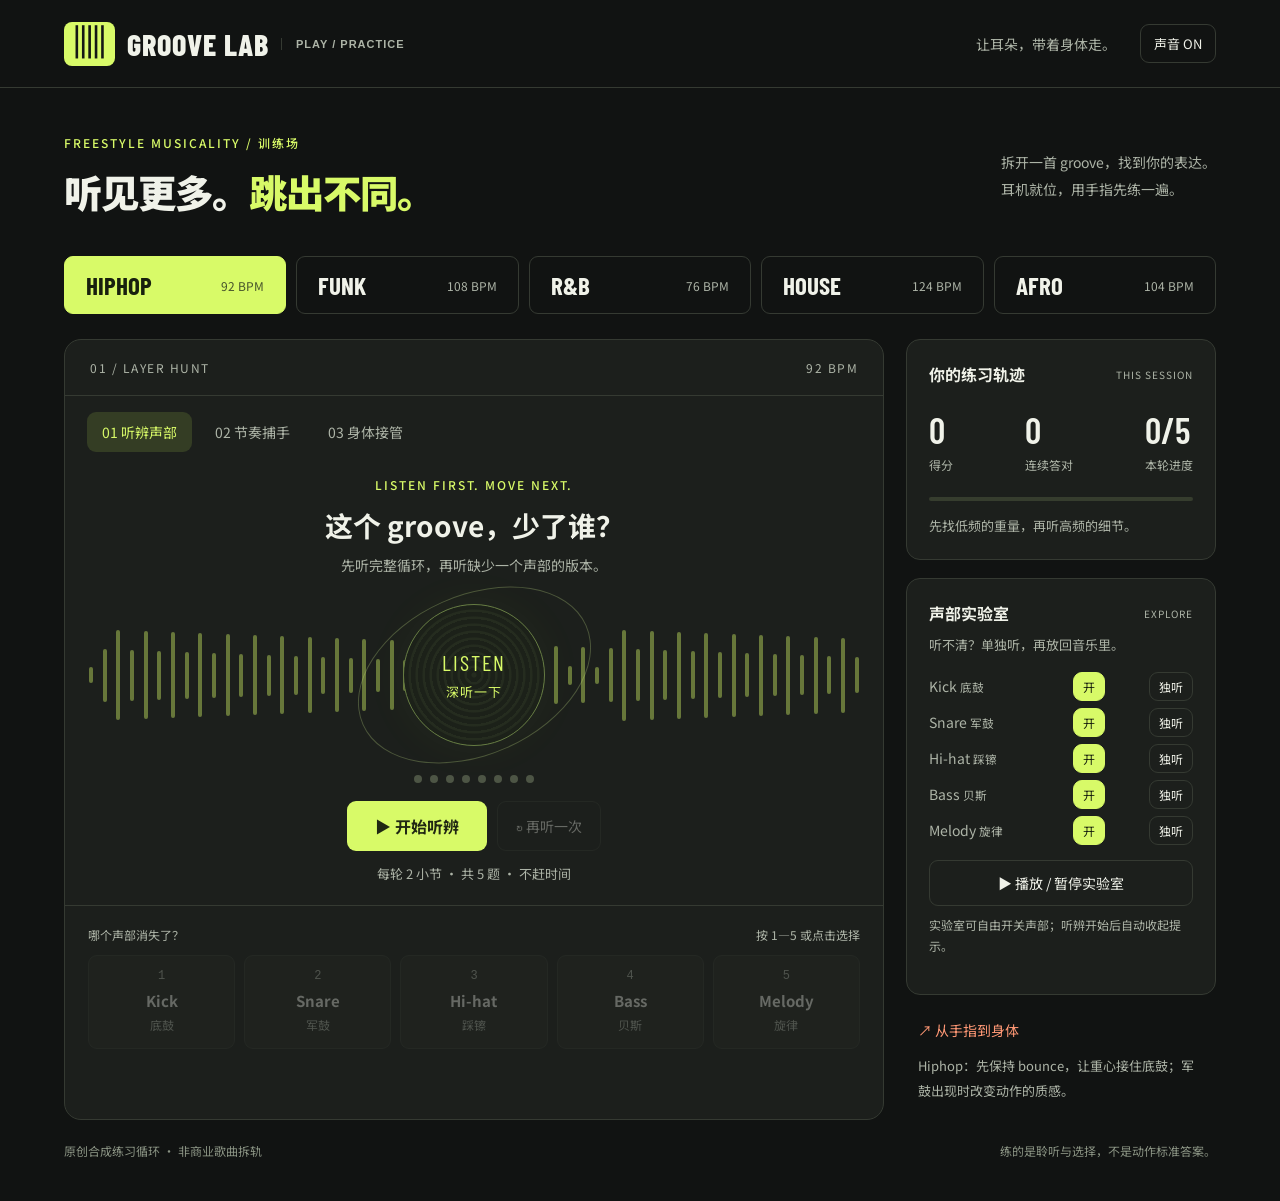
==== groovy lab/index.html @ 327212d3 "Add files via upload" ====
<!doctype html><html lang="zh-CN"><head><meta charset="UTF-8"><meta name="viewport" content="width=device-width,initial-scale=1"><title>Groove Lab · Freestyle 训练场</title><meta name="description" content="从听见到跳出来，五种风格的声部听辨与节奏训练。"><link rel="icon" href="data:image/svg+xml,%3Csvg xmlns='http://www.w3.org/2000/svg' viewBox='0 0 32 32'%3E%3Crect width='32' height='32' rx='8' fill='%23d8fa68'/%3E%3Cpath d='M8 20V12M16 25V7M24 20V12' stroke='%23141414' stroke-width='4'/%3E%3C/svg%3E"><link rel="stylesheet" href="style.css"></head><body>
<header><a class="brand" href="./"><span class="logo">▥</span> GROOVE LAB<span class="beta">PLAY / PRACTICE</span></a><span class="header-note">让耳朵，带着身体走。</span><button id="sound" class="quiet" aria-label="静音切换">声音 ON</button></header>
<main><div class="intro"><div><p class="eyebrow">FREESTYLE MUSICALITY / 训练场</p><h1>听见更多。<span>跳出不同。</span></h1></div><p>拆开一首 groove，找到你的表达。<br>耳机就位，用手指先练一遍。</p></div>
<div class="styles" aria-label="音乐风格"></div>
<div class="workspace"><section class="stage"><div class="stage-top"><span id="session-label">01 / LAYER HUNT</span><span id="tempo">92 BPM</span></div><div class="mode-tabs" role="group" aria-label="训练模式"><button class="active" data-mode="hunt">01 听辨声部</button><button data-mode="tap">02 节奏捕手</button><button data-mode="free">03 身体接管</button></div>
<div class="center"><p class="eyebrow" id="round-label">LISTEN FIRST. MOVE NEXT.</p><h2 id="task-title">这个 groove，少了谁？</h2><p id="task-desc">先听完整循环，再听缺少一个声部的版本。</p><div class="visual" aria-hidden="true"><div class="orbit"></div><div class="disc"><span id="disc-label">LISTEN<br><b>深听一下</b></span></div><div class="bars"></div></div><div class="beats" aria-hidden="true"></div><div class="transport"><button id="start" class="primary">▶ 开始听辨</button><button id="replay" class="secondary" disabled>↻ 再听一次</button></div><p id="status" role="status" aria-live="polite">每轮 2 小节 · 共 5 题 · 不赶时间</p></div>
<div id="answer-area"><div class="answer-head"><span>哪个声部消失了？</span><span>按 1—5 或点击选择</span></div><div class="answers"></div></div><div id="tap-area" hidden><button id="tap-pad">TAP<span>空格 / 点击 / 触屏</span></button><p class="hint">只跟底鼓 Kick。漏拍和多按都会计入结果。</p><label class="latency">设备延迟补偿 <input id="latency" type="range" min="0" max="250" step="10" value="0"><output id="latency-value">0 ms</output></label></div><div id="free-area" hidden><div class="prompt-card"><span>本轮身体任务</span><h3 id="move-prompt">用重心回应底鼓，用肩膀回应军鼓。</h3><p>连续跳 4 个八拍；可以只做一个动作，改变大小、速度与质感。</p></div></div>
</section><aside><section class="side-card"><div class="card-heading"><h3>你的练习轨迹</h3><span>THIS SESSION</span></div><div class="stats"><div><strong id="score">0</strong><span>得分</span></div><div><strong id="streak">0</strong><span>连续答对</span></div><div><strong id="progress">0/5</strong><span>本轮进度</span></div></div><div class="progress-track"><i id="progress-bar"></i></div><p id="coach">先找低频的重量，再听高频的细节。</p></section>
<section class="side-card mixer"><div class="card-heading"><h3>声部实验室</h3><span>EXPLORE</span></div><p>听不清？单独听，再放回音乐里。</p><div id="mixer"></div><button id="lab-play" class="secondary wide">▶ 播放 / 暂停实验室</button><p class="hint">实验室可自由开关声部；听辨开始后自动收起提示。</p></section><section class="tip"><span>↗ 从手指到身体</span><p id="style-tip">Hiphop：先保持 bounce，让重心接住底鼓；军鼓出现时改变动作的质感。</p></section></aside></div><footer><span>原创合成练习循环 · 非商业歌曲拆轨</span><span>练的是聆听与选择，不是动作标准答案。</span></footer></main><script src="app.js"></script></body></html>
---- groovy lab/style.css ----
@import url('https://fonts.googleapis.com/css2?family=Barlow+Condensed:wght@600;700;800&family=Noto+Sans+SC:wght@400;500;700;900&display=swap');
:root{--bg:#111312;--panel:#1c1f1c;--line:#353a32;--text:#f0f2e9;--muted:#adb4a7;--lime:#d8fa68;--orange:#ff9875}*{box-sizing:border-box}body{margin:0;background:var(--bg);color:var(--text);font-family:'Noto Sans SC',sans-serif;font-size:16px}button,a,input{-webkit-tap-highlight-color:transparent}button{font:inherit;cursor:pointer;color:inherit;border:1px solid var(--line);background:none;border-radius:9px;transition:background .16s,transform .16s}button:hover:not(:disabled){background:#343b2e;transform:translateY(-1px)}button:focus-visible,a:focus-visible,input:focus-visible{outline:3px solid var(--orange);outline-offset:4px}button:disabled{opacity:.35;cursor:default}button.active{background:var(--lime);color:#18200e;border-color:var(--lime)}header{height:88px;border-bottom:1px solid var(--line);display:flex;align-items:center;gap:24px;padding:0 5vw}.brand{display:flex;align-items:center;gap:12px;color:var(--text);text-decoration:none;font-family:'Barlow Condensed',sans-serif;font-size:30px;font-weight:800;letter-spacing:1px}.logo{background:var(--lime);color:#141714;border-radius:8px;padding:0 9px;font-size:32px}.beta{font-family:sans-serif;font-size:11px;color:var(--muted);border-left:1px solid var(--line);padding-left:14px;letter-spacing:1px}.header-note{margin-left:auto;color:var(--muted);font-size:14px}.quiet{padding:9px 13px;font-size:13px}main{max-width:1440px;margin:auto;padding:34px 5vw 20px}.intro{display:flex;justify-content:space-between;align-items:center;margin-bottom:27px}.eyebrow{font-size:12px;letter-spacing:2px;color:var(--lime);font-weight:500}h1{font-size:clamp(28px,3vw,43px);margin:10px 0;font-weight:900;letter-spacing:-1px}h1 span{color:var(--lime)}.intro>p{font-size:14px;line-height:1.9;color:var(--muted)}.styles{display:flex;gap:10px;margin-bottom:25px}.style{padding:13px 21px;text-align:left;flex:1;display:flex;justify-content:space-between;align-items:center}.style b{font-family:'Barlow Condensed',sans-serif;font-size:25px}.style small{font-size:12px;color:var(--muted)}.style.active small{color:#47532c}.workspace{display:grid;grid-template-columns:minmax(0,1fr) 310px;gap:22px}.stage{background:var(--panel);border:1px solid var(--line);border-radius:17px;overflow:hidden}.stage-top{display:flex;justify-content:space-between;padding:19px 25px;border-bottom:1px solid var(--line);font-size:12px;letter-spacing:1.5px;color:var(--muted)}.mode-tabs{display:flex;padding:16px 22px 0;gap:8px}.mode-tabs button{border:0;padding:10px 15px;font-size:14px;color:var(--muted)}.mode-tabs button.active{background:#343d24;color:var(--lime)}.center{text-align:center;padding:12px 24px 17px}h2{font-size:28px;margin:8px 0 10px}#task-desc{font-size:14px;color:var(--muted);margin:0}.visual{height:200px;position:relative;display:flex;align-items:center;justify-content:center;overflow:hidden}.orbit{width:245px;height:160px;border:1px solid #4b553a;border-radius:50%;position:absolute;transform:rotate(-24deg)}.disc{z-index:2;width:142px;height:142px;border:1px solid #667c43;border-radius:50%;display:grid;place-items:center;background:repeating-radial-gradient(circle,#252c1f 0 2px,#1c2119 3px 7px);box-shadow:0 0 50px #b7f54a0c}.disc span{font-family:'Barlow Condensed',sans-serif;font-size:22px;color:var(--lime);letter-spacing:2px}.disc b{font-family:'Noto Sans SC',sans-serif;font-size:13px;letter-spacing:1px;font-weight:400}.bars{position:absolute;inset:55px 0;display:flex;align-items:center;justify-content:space-between;gap:5px;opacity:.4}.bars i{flex:1;background:var(--lime);height:var(--h);border-radius:5px;max-width:4px}.playing .bars i{animation:pulse .5s alternate infinite;animation-delay:var(--d)}@keyframes pulse{to{height:12px;opacity:.25}}.beats{display:flex;gap:8px;justify-content:center;margin:0 0 18px}.beats i{width:8px;height:8px;border-radius:50%;background:#4d5545}.beats i.lit{background:var(--lime);box-shadow:0 0 12px #d8fa6866}.transport{display:flex;justify-content:center;gap:10px}.primary{background:var(--lime);color:#202713;border:0;padding:13px 28px;font-weight:700}.primary:hover:not(:disabled){background:#e4ff94}.secondary{padding:12px 18px;font-size:14px}#status{font-size:13px;color:var(--muted);min-height:24px;margin-bottom:0}.answer-head{display:flex;justify-content:space-between;color:var(--muted);font-size:12px;margin-bottom:12px}#answer-area,#tap-area,#free-area{padding:20px 23px;border-top:1px solid var(--line)}.answers{display:grid;grid-template-columns:repeat(5,1fr);gap:9px}.answer{padding:13px 4px;background:#252924}.answer kbd{display:block;margin-bottom:7px;font-size:12px;color:var(--muted)}.answer b{display:block;font-size:15px}.answer small{font-size:12px;color:var(--muted)}.answer.correct{border-color:var(--lime);background:#3b4a25}.answer.wrong{border-color:var(--orange);background:#51382f}aside{display:flex;flex-direction:column;gap:18px}.side-card{padding:22px;background:var(--panel);border:1px solid var(--line);border-radius:14px}.card-heading{display:flex;align-items:center;justify-content:space-between}.card-heading h3{margin:0;font-size:16px}.card-heading>span{font-size:10px;letter-spacing:1px;color:var(--muted)}.stats{display:flex;justify-content:space-between;margin:22px 0}.stats strong{display:block;font-family:'Barlow Condensed',sans-serif;font-size:36px;font-weight:600}.stats span{font-size:12px;color:var(--muted)}.progress-track{height:4px;background:#363d2e;border-radius:8px;overflow:hidden}.progress-track i{display:block;height:100%;width:0;background:var(--lime);transition:width .3s}#coach,.mixer>p{font-size:13px;line-height:1.8;color:var(--muted);margin-bottom:0}.mixer>p{margin:8px 0 15px}#mixer{display:flex;flex-direction:column;gap:7px;margin-bottom:15px}.mix-row{display:flex;align-items:center;justify-content:space-between;font-size:14px}.mix-row>span{color:var(--muted);min-width:100px}.mix-row button{padding:5px 9px;font-size:12px}.wide{width:100%}.hint{font-size:12px!important;line-height:1.7;color:var(--muted)}.tip{padding:4px 12px}.tip>span{color:var(--orange);font-size:14px}.tip p{color:var(--muted);font-size:13px;line-height:1.9}.prompt-card{background:#2c3421;padding:16px;border-radius:10px}.prompt-card span{font-size:12px;color:var(--lime)}.prompt-card h3{font-size:20px}.prompt-card p{font-size:14px;color:var(--muted)}#tap-pad{width:100%;background:var(--lime);color:#17200d;font-family:'Barlow Condensed',sans-serif;font-size:40px;font-weight:700;touch-action:manipulation;padding:12px}#tap-pad span{display:block;font-family:'Noto Sans SC',sans-serif;font-size:12px;font-weight:400}#tap-pad.hit{background:var(--orange);transform:scale(.985)}.latency{display:flex;align-items:center;gap:9px;font-size:12px;color:var(--muted)}.latency input{width:100px;accent-color:var(--lime)}footer{display:flex;justify-content:space-between;margin:22px 0;color:#8a9383;font-size:12px}[hidden]{display:none!important}@media(max-width:1000px){.workspace{grid-template-columns:minmax(0,1fr) 270px}.style{padding:12px}.style small{display:none}.beta{display:none}.mode-tabs button{padding:10px}}@media(max-width:760px){header{height:70px;padding:0 20px}.header-note{display:none}#sound{margin-left:auto}.brand{font-size:25px}main{padding:24px 16px}.intro{display:block;margin-bottom:20px}.intro>p{display:none}h1{font-size:30px}.styles{gap:6px}.style{padding:10px 5px;justify-content:center}.style b{font-size:21px}.workspace{grid-template-columns:1fr}.mode-tabs{padding:13px 10px 0;justify-content:center}.mode-tabs button{font-size:13px;padding:9px}.stage-top{padding:16px}.center{padding:12px}.visual{height:180px}h2{font-size:24px}.answers{gap:5px}#answer-area{padding:17px 12px}.answer b{font-size:13px}.answer-head{font-size:11px}.answer small{font-size:11px}aside{display:grid;grid-template-columns:1fr}.side-card{padding:19px}.stats{justify-content:space-around}.tip{padding:4px 6px}footer{display:block;line-height:2}footer span{display:block}}@media(prefers-reduced-motion:reduce){*{animation:none!important;transition:none!important}}
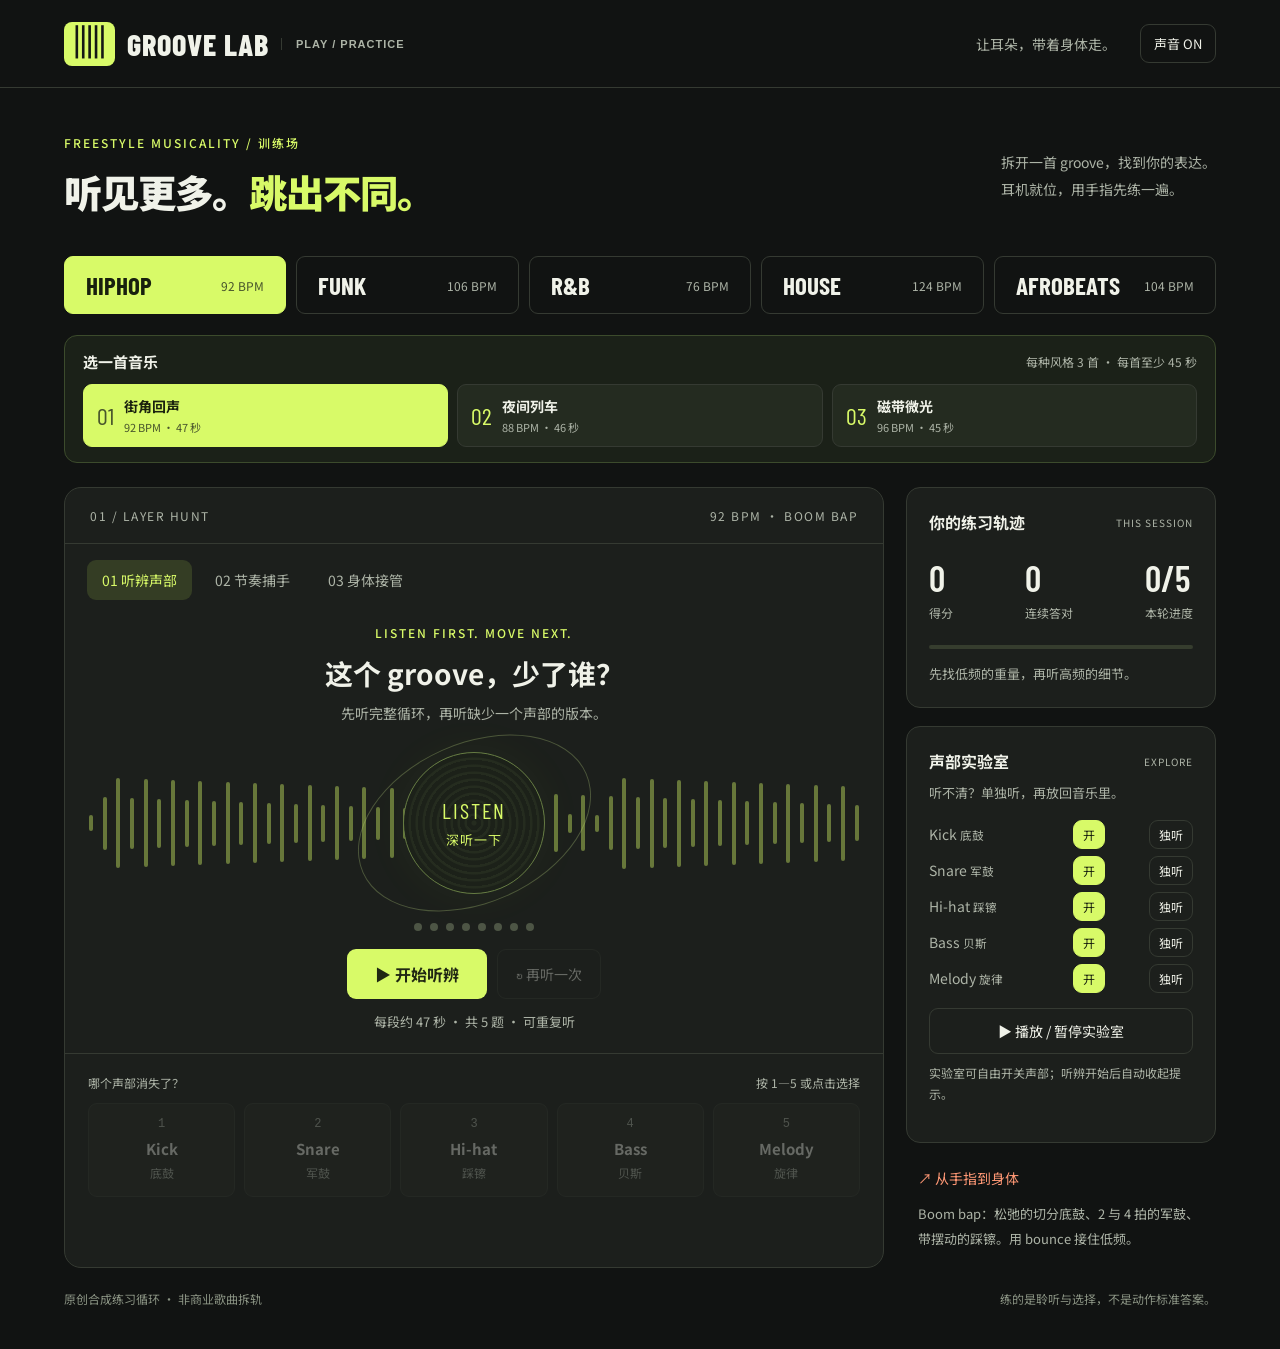
==== commit 85c67ac4: "Add files via upload" ====
--- a/groovy lab/index.html
+++ b/groovy lab/index.html
@@ -2,8 +2,9 @@
 <header><a class="brand" href="./"><span class="logo">▥</span> GROOVE LAB<span class="beta">PLAY / PRACTICE</span></a><span class="header-note">让耳朵，带着身体走。</span><button id="sound" class="quiet" aria-label="静音切换">声音 ON</button></header>
 <main><div class="intro"><div><p class="eyebrow">FREESTYLE MUSICALITY / 训练场</p><h1>听见更多。<span>跳出不同。</span></h1></div><p>拆开一首 groove，找到你的表达。<br>耳机就位，用手指先练一遍。</p></div>
 <div class="styles" aria-label="音乐风格"></div>
-<div class="workspace"><section class="stage"><div class="stage-top"><span id="session-label">01 / LAYER HUNT</span><span id="tempo">92 BPM</span></div><div class="mode-tabs" role="group" aria-label="训练模式"><button class="active" data-mode="hunt">01 听辨声部</button><button data-mode="tap">02 节奏捕手</button><button data-mode="free">03 身体接管</button></div>
-<div class="center"><p class="eyebrow" id="round-label">LISTEN FIRST. MOVE NEXT.</p><h2 id="task-title">这个 groove，少了谁？</h2><p id="task-desc">先听完整循环，再听缺少一个声部的版本。</p><div class="visual" aria-hidden="true"><div class="orbit"></div><div class="disc"><span id="disc-label">LISTEN<br><b>深听一下</b></span></div><div class="bars"></div></div><div class="beats" aria-hidden="true"></div><div class="transport"><button id="start" class="primary">▶ 开始听辨</button><button id="replay" class="secondary" disabled>↻ 再听一次</button></div><p id="status" role="status" aria-live="polite">每轮 2 小节 · 共 5 题 · 不赶时间</p></div>
-<div id="answer-area"><div class="answer-head"><span>哪个声部消失了？</span><span>按 1—5 或点击选择</span></div><div class="answers"></div></div><div id="tap-area" hidden><button id="tap-pad">TAP<span>空格 / 点击 / 触屏</span></button><p class="hint">只跟底鼓 Kick。漏拍和多按都会计入结果。</p><label class="latency">设备延迟补偿 <input id="latency" type="range" min="0" max="250" step="10" value="0"><output id="latency-value">0 ms</output></label></div><div id="free-area" hidden><div class="prompt-card"><span>本轮身体任务</span><h3 id="move-prompt">用重心回应底鼓，用肩膀回应军鼓。</h3><p>连续跳 4 个八拍；可以只做一个动作，改变大小、速度与质感。</p></div></div>
+<div class="track-picker"><div class="track-heading"><span>选一首音乐</span><small>每种风格 3 首 · 每首至少 45 秒</small></div><div id="track-list" class="track-list" aria-label="音乐曲目"></div></div>
+<div class="workspace"><section class="stage"><div class="stage-top"><span id="session-label">01 / LAYER HUNT</span><span id="tempo">92 BPM · BOOM BAP</span></div><div class="mode-tabs" role="group" aria-label="训练模式"><button class="active" data-mode="hunt">01 听辨声部</button><button data-mode="tap">02 节奏捕手</button><button data-mode="free">03 身体接管</button></div>
+<div class="center"><p class="eyebrow" id="round-label">LISTEN FIRST. MOVE NEXT.</p><h2 id="task-title">这个 groove，少了谁？</h2><p id="task-desc">先听完整循环，再听缺少一个声部的版本。</p><div class="visual" aria-hidden="true"><div class="orbit"></div><div class="disc"><span id="disc-label">LISTEN<br><b>深听一下</b></span></div><div class="bars"></div></div><div class="beats" aria-hidden="true"></div><div class="transport"><button id="start" class="primary">▶ 开始听辨</button><button id="replay" class="secondary" disabled>↻ 再听一次</button></div><p id="status" role="status" aria-live="polite">每段至少 45 秒 · 共 5 题 · 可重复听</p></div>
+<div id="answer-area"><div class="answer-head"><span>哪个声部消失了？</span><span>按 1—5 或点击选择</span></div><div class="answers"></div></div><div id="tap-area" hidden><button id="tap-pad">TAP<span>空格 / 点击 / 触屏</span></button><p class="hint">只跟底鼓 Kick。漏拍和多按都会计入结果。</p><label class="latency">设备延迟补偿 <input id="latency" type="range" min="0" max="250" step="10" value="0"><output id="latency-value">0 ms</output></label></div><div id="free-area" hidden><div class="prompt-card"><span>本轮身体任务</span><h3 id="move-prompt">用重心回应底鼓，用肩膀回应军鼓。</h3><p>随整首音乐练习；可以只做一个动作，改变大小、速度与质感。</p></div></div>
 </section><aside><section class="side-card"><div class="card-heading"><h3>你的练习轨迹</h3><span>THIS SESSION</span></div><div class="stats"><div><strong id="score">0</strong><span>得分</span></div><div><strong id="streak">0</strong><span>连续答对</span></div><div><strong id="progress">0/5</strong><span>本轮进度</span></div></div><div class="progress-track"><i id="progress-bar"></i></div><p id="coach">先找低频的重量，再听高频的细节。</p></section>
 <section class="side-card mixer"><div class="card-heading"><h3>声部实验室</h3><span>EXPLORE</span></div><p>听不清？单独听，再放回音乐里。</p><div id="mixer"></div><button id="lab-play" class="secondary wide">▶ 播放 / 暂停实验室</button><p class="hint">实验室可自由开关声部；听辨开始后自动收起提示。</p></section><section class="tip"><span>↗ 从手指到身体</span><p id="style-tip">Hiphop：先保持 bounce，让重心接住底鼓；军鼓出现时改变动作的质感。</p></section></aside></div><footer><span>原创合成练习循环 · 非商业歌曲拆轨</span><span>练的是聆听与选择，不是动作标准答案。</span></footer></main><script src="app.js"></script></body></html>
--- a/groovy lab/style.css
+++ b/groovy lab/style.css
@@ -1,2 +1,4 @@
 @import url('https://fonts.googleapis.com/css2?family=Barlow+Condensed:wght@600;700;800&family=Noto+Sans+SC:wght@400;500;700;900&display=swap');
 :root{--bg:#111312;--panel:#1c1f1c;--line:#353a32;--text:#f0f2e9;--muted:#adb4a7;--lime:#d8fa68;--orange:#ff9875}*{box-sizing:border-box}body{margin:0;background:var(--bg);color:var(--text);font-family:'Noto Sans SC',sans-serif;font-size:16px}button,a,input{-webkit-tap-highlight-color:transparent}button{font:inherit;cursor:pointer;color:inherit;border:1px solid var(--line);background:none;border-radius:9px;transition:background .16s,transform .16s}button:hover:not(:disabled){background:#343b2e;transform:translateY(-1px)}button:focus-visible,a:focus-visible,input:focus-visible{outline:3px solid var(--orange);outline-offset:4px}button:disabled{opacity:.35;cursor:default}button.active{background:var(--lime);color:#18200e;border-color:var(--lime)}header{height:88px;border-bottom:1px solid var(--line);display:flex;align-items:center;gap:24px;padding:0 5vw}.brand{display:flex;align-items:center;gap:12px;color:var(--text);text-decoration:none;font-family:'Barlow Condensed',sans-serif;font-size:30px;font-weight:800;letter-spacing:1px}.logo{background:var(--lime);color:#141714;border-radius:8px;padding:0 9px;font-size:32px}.beta{font-family:sans-serif;font-size:11px;color:var(--muted);border-left:1px solid var(--line);padding-left:14px;letter-spacing:1px}.header-note{margin-left:auto;color:var(--muted);font-size:14px}.quiet{padding:9px 13px;font-size:13px}main{max-width:1440px;margin:auto;padding:34px 5vw 20px}.intro{display:flex;justify-content:space-between;align-items:center;margin-bottom:27px}.eyebrow{font-size:12px;letter-spacing:2px;color:var(--lime);font-weight:500}h1{font-size:clamp(28px,3vw,43px);margin:10px 0;font-weight:900;letter-spacing:-1px}h1 span{color:var(--lime)}.intro>p{font-size:14px;line-height:1.9;color:var(--muted)}.styles{display:flex;gap:10px;margin-bottom:25px}.style{padding:13px 21px;text-align:left;flex:1;display:flex;justify-content:space-between;align-items:center}.style b{font-family:'Barlow Condensed',sans-serif;font-size:25px}.style small{font-size:12px;color:var(--muted)}.style.active small{color:#47532c}.workspace{display:grid;grid-template-columns:minmax(0,1fr) 310px;gap:22px}.stage{background:var(--panel);border:1px solid var(--line);border-radius:17px;overflow:hidden}.stage-top{display:flex;justify-content:space-between;padding:19px 25px;border-bottom:1px solid var(--line);font-size:12px;letter-spacing:1.5px;color:var(--muted)}.mode-tabs{display:flex;padding:16px 22px 0;gap:8px}.mode-tabs button{border:0;padding:10px 15px;font-size:14px;color:var(--muted)}.mode-tabs button.active{background:#343d24;color:var(--lime)}.center{text-align:center;padding:12px 24px 17px}h2{font-size:28px;margin:8px 0 10px}#task-desc{font-size:14px;color:var(--muted);margin:0}.visual{height:200px;position:relative;display:flex;align-items:center;justify-content:center;overflow:hidden}.orbit{width:245px;height:160px;border:1px solid #4b553a;border-radius:50%;position:absolute;transform:rotate(-24deg)}.disc{z-index:2;width:142px;height:142px;border:1px solid #667c43;border-radius:50%;display:grid;place-items:center;background:repeating-radial-gradient(circle,#252c1f 0 2px,#1c2119 3px 7px);box-shadow:0 0 50px #b7f54a0c}.disc span{font-family:'Barlow Condensed',sans-serif;font-size:22px;color:var(--lime);letter-spacing:2px}.disc b{font-family:'Noto Sans SC',sans-serif;font-size:13px;letter-spacing:1px;font-weight:400}.bars{position:absolute;inset:55px 0;display:flex;align-items:center;justify-content:space-between;gap:5px;opacity:.4}.bars i{flex:1;background:var(--lime);height:var(--h);border-radius:5px;max-width:4px}.playing .bars i{animation:pulse .5s alternate infinite;animation-delay:var(--d)}@keyframes pulse{to{height:12px;opacity:.25}}.beats{display:flex;gap:8px;justify-content:center;margin:0 0 18px}.beats i{width:8px;height:8px;border-radius:50%;background:#4d5545}.beats i.lit{background:var(--lime);box-shadow:0 0 12px #d8fa6866}.transport{display:flex;justify-content:center;gap:10px}.primary{background:var(--lime);color:#202713;border:0;padding:13px 28px;font-weight:700}.primary:hover:not(:disabled){background:#e4ff94}.secondary{padding:12px 18px;font-size:14px}#status{font-size:13px;color:var(--muted);min-height:24px;margin-bottom:0}.answer-head{display:flex;justify-content:space-between;color:var(--muted);font-size:12px;margin-bottom:12px}#answer-area,#tap-area,#free-area{padding:20px 23px;border-top:1px solid var(--line)}.answers{display:grid;grid-template-columns:repeat(5,1fr);gap:9px}.answer{padding:13px 4px;background:#252924}.answer kbd{display:block;margin-bottom:7px;font-size:12px;color:var(--muted)}.answer b{display:block;font-size:15px}.answer small{font-size:12px;color:var(--muted)}.answer.correct{border-color:var(--lime);background:#3b4a25}.answer.wrong{border-color:var(--orange);background:#51382f}aside{display:flex;flex-direction:column;gap:18px}.side-card{padding:22px;background:var(--panel);border:1px solid var(--line);border-radius:14px}.card-heading{display:flex;align-items:center;justify-content:space-between}.card-heading h3{margin:0;font-size:16px}.card-heading>span{font-size:10px;letter-spacing:1px;color:var(--muted)}.stats{display:flex;justify-content:space-between;margin:22px 0}.stats strong{display:block;font-family:'Barlow Condensed',sans-serif;font-size:36px;font-weight:600}.stats span{font-size:12px;color:var(--muted)}.progress-track{height:4px;background:#363d2e;border-radius:8px;overflow:hidden}.progress-track i{display:block;height:100%;width:0;background:var(--lime);transition:width .3s}#coach,.mixer>p{font-size:13px;line-height:1.8;color:var(--muted);margin-bottom:0}.mixer>p{margin:8px 0 15px}#mixer{display:flex;flex-direction:column;gap:7px;margin-bottom:15px}.mix-row{display:flex;align-items:center;justify-content:space-between;font-size:14px}.mix-row>span{color:var(--muted);min-width:100px}.mix-row button{padding:5px 9px;font-size:12px}.wide{width:100%}.hint{font-size:12px!important;line-height:1.7;color:var(--muted)}.tip{padding:4px 12px}.tip>span{color:var(--orange);font-size:14px}.tip p{color:var(--muted);font-size:13px;line-height:1.9}.prompt-card{background:#2c3421;padding:16px;border-radius:10px}.prompt-card span{font-size:12px;color:var(--lime)}.prompt-card h3{font-size:20px}.prompt-card p{font-size:14px;color:var(--muted)}#tap-pad{width:100%;background:var(--lime);color:#17200d;font-family:'Barlow Condensed',sans-serif;font-size:40px;font-weight:700;touch-action:manipulation;padding:12px}#tap-pad span{display:block;font-family:'Noto Sans SC',sans-serif;font-size:12px;font-weight:400}#tap-pad.hit{background:var(--orange);transform:scale(.985)}.latency{display:flex;align-items:center;gap:9px;font-size:12px;color:var(--muted)}.latency input{width:100px;accent-color:var(--lime)}footer{display:flex;justify-content:space-between;margin:22px 0;color:#8a9383;font-size:12px}[hidden]{display:none!important}@media(max-width:1000px){.workspace{grid-template-columns:minmax(0,1fr) 270px}.style{padding:12px}.style small{display:none}.beta{display:none}.mode-tabs button{padding:10px}}@media(max-width:760px){header{height:70px;padding:0 20px}.header-note{display:none}#sound{margin-left:auto}.brand{font-size:25px}main{padding:24px 16px}.intro{display:block;margin-bottom:20px}.intro>p{display:none}h1{font-size:30px}.styles{gap:6px}.style{padding:10px 5px;justify-content:center}.style b{font-size:21px}.workspace{grid-template-columns:1fr}.mode-tabs{padding:13px 10px 0;justify-content:center}.mode-tabs button{font-size:13px;padding:9px}.stage-top{padding:16px}.center{padding:12px}.visual{height:180px}h2{font-size:24px}.answers{gap:5px}#answer-area{padding:17px 12px}.answer b{font-size:13px}.answer-head{font-size:11px}.answer small{font-size:11px}aside{display:grid;grid-template-columns:1fr}.side-card{padding:19px}.stats{justify-content:space-around}.tip{padding:4px 6px}footer{display:block;line-height:2}footer span{display:block}}@media(prefers-reduced-motion:reduce){*{animation:none!important;transition:none!important}}
+@media(max-width:760px){.style{min-width:0}.style b{font-size:clamp(10px,3vw,18px)}.stage-top{gap:10px}.stage-top span{font-size:10px}}
+.track-picker{margin:-4px 0 24px;padding:15px 18px;background:#1b2118;border:1px solid #3c4b2c;border-radius:13px}.track-heading{display:flex;align-items:center;justify-content:space-between;gap:12px;margin-bottom:12px;font-size:15px;font-weight:700}.track-heading small{font-size:12px;color:var(--muted);font-weight:400}.track-list{display:grid;grid-template-columns:repeat(3,minmax(0,1fr));gap:9px}.track{min-width:0;padding:11px 13px;text-align:left;background:#242b20;display:flex;align-items:center;gap:10px}.track .track-no{font-family:"Barlow Condensed",sans-serif;font-size:24px;color:var(--lime)}.track .track-copy{min-width:0;display:flex;flex-direction:column;gap:3px}.track b{font-size:14px;white-space:nowrap;overflow:hidden;text-overflow:ellipsis}.track small{font-size:11px;color:var(--muted)}.track.active{border-color:var(--lime);background:#d8fa68;color:#1a220e}.track.active .track-no,.track.active small{color:#48552c}@media(max-width:760px){.track-picker{padding:12px;margin-bottom:17px}.track-heading small{font-size:11px}.track-list{gap:5px}.track{padding:8px 6px;gap:4px}.track .track-no{font-size:18px}.track b{font-size:11px}.track small{font-size:10px}}
